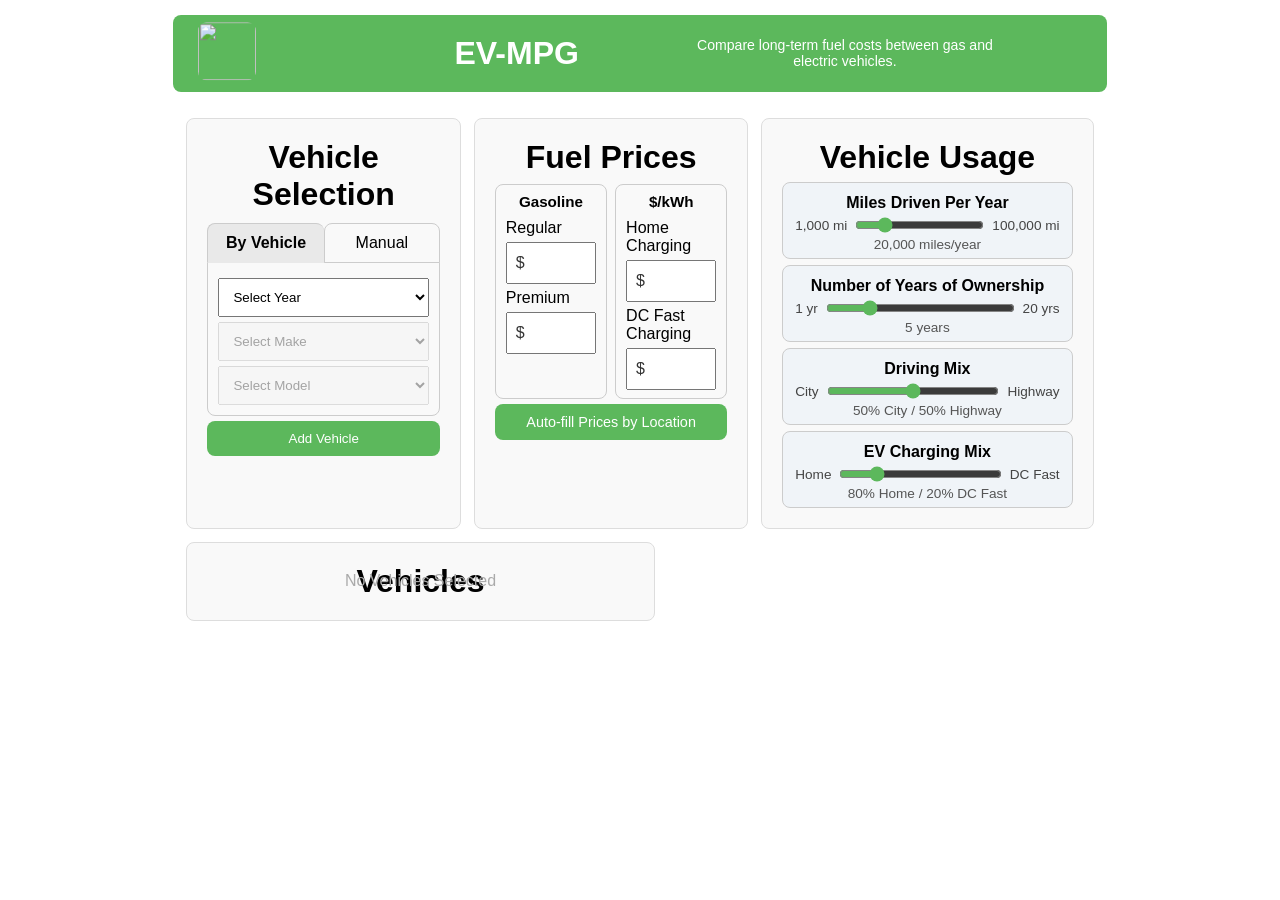
==== index.html @ de6184da "Add City/Highway labels and dynamic MPG/mi/kWh placeholders to manual inputs Labels appear above eac" ====
<!DOCTYPE html>
<html lang="en">
<head>
    <meta charset="UTF-8">
    <meta name="viewport" content="width=device-width, initial-scale=1.0">
    <meta name="description" content="Compare the long-term fuel costs of gas vs electric vehicles. Enter your MPG or mi/kWh, local fuel prices, and driving habits to see which vehicle saves you more money.">
    <title>EV-MPG | Compare Gas vs Electric Vehicle Fuel Costs</title>
    <link rel="canonical" href="https://ev-mpg.com/">

    <!-- Open Graph -->
    <meta property="og:type" content="website">
    <meta property="og:url" content="https://ev-mpg.com/">
    <meta property="og:title" content="EV-MPG | Compare Gas vs Electric Vehicle Fuel Costs">
    <meta property="og:description" content="Compare the long-term fuel costs of gas vs electric vehicles. Enter your MPG or mi/kWh, local fuel prices, and driving habits to see which vehicle saves you more money.">
    <meta property="og:image" content="https://ev-mpg.com/Data/Main-Logo.png">

    <!-- Twitter Card -->
    <meta name="twitter:card" content="summary">
    <meta name="twitter:title" content="EV-MPG | Compare Gas vs Electric Vehicle Fuel Costs">
    <meta name="twitter:description" content="Compare the long-term fuel costs of gas vs electric vehicles. Enter your MPG or mi/kWh, local fuel prices, and driving habits to see which vehicle saves you more money.">
    <link rel="stylesheet" href="styles.css">
    <script async src="https://pagead2.googlesyndication.com/pagead/js/adsbygoogle.js?client=ca-pub-3169574573261516"crossorigin="anonymous"></script>
</head>
<body>
    <div id="topbar" style=" display: flex;  align-items: center;">
        <div class="vertical-center">
            <img style='margin-left: 2vw; width: 4.5vw; height: 4.5vw' src="https://github.com/ethanb123/ev-mpg/blob/main/Data/Main-Logo.png?raw=true" id='logo'>
        </div>

        <div class="vertical-center">
            <h1 style="margin-left: 22vw; font-size: 2.5vw; ">EV-MPG</h1>
        </div>
        <div class="vertical-center">
            <p style='margin-left: 40vw; font-size: 1.1vw; width: 35%; '>Compare long-term fuel costs between gas and electric vehicles.</p>
        </div>
    </div>


    <div id="container">

        <!-- Vehicle Input Box (left) -->
        <div class="box" id="vehicleBox">
            <h1 id="vehicleInput">Vehicle Selection</h1>
            <div class="tab-container">
                <span class="tab active-tab" onclick="showTab('automatic')">By Vehicle</span>
                <span class="tab" onclick="showTab('manual')">Manual</span>
            </div>

            <div id="automatic" class="content-box">
                <select id="year-select">
                    <option>Select Year</option>
                </select>
                <select id="make-select" disabled>
                    <option>Select Make</option>
                </select>
                <select id="model-select" disabled>
                    <option>Select Model</option>
                </select>
                <div id="vehicleDetails" class="hidden">
                    <div class="efficiency-row">
                        <div class="efficiency-cell">
                            <label for="vehicleCityEfficiency">City</label>
                            <input type="text" id="vehicleCityEfficiency" disabled>
                        </div>
                        <div class="efficiency-cell">
                            <label for="vehicleHighwayEfficiency">Highway</label>
                            <input type="text" id="vehicleHighwayEfficiency" disabled>
                        </div>
                    </div>

                    <label for="vehicleType">Fuel Type</label>
                    <input type="text" id="vehicleType" disabled>
                </div>
            </div>

            <div id="manual" class="content-box hidden">
                <select id="vehicleTypeManual">
                    <option value="" disabled selected>Select Fuel Type</option>
                    <option value="gas">Regular Gas Vehicle</option>
                    <option value="premium">Premium Gas Vehicle</option>
                    <option value="electric">Electric Vehicle</option>
                </select>
                <div class="efficiency-inputs">
                    <div class="efficiency-input-group">
                        <label for="vehicleCityEfficiencyManual">City</label>
                        <input type="text" id="vehicleCityEfficiencyManual" placeholder="MPG">
                    </div>
                    <div class="efficiency-input-group">
                        <label for="vehicleHighwayEfficiencyManual">Highway</label>
                        <input type="text" id="vehicleHighwayEfficiencyManual" placeholder="MPG">
                    </div>
                </div>
                <input type="text" id="vehicleNameManual" placeholder="Vehicle name (optional)">
            </div>

            <button id="addVehicleButton">Add Vehicle</button>
        </div>

        <!-- Rates Box (middle) -->
        <div class="box" id="ratesBox">
            <h1>Fuel Prices</h1>

            <div class="fuel-prices-row">
                <div class="fuel-prices-cell">
                    <div class="fuel-prices-header">Gasoline</div>
                    <div class="input-field">
                        <span class="info-icon">Regular</span>
                        <div class="price-input-wrapper">
                            <input type="text" id="gasPrice" name="gasPrice">
                        </div>
                    </div>
                    <div class="input-field">
                        <span class="info-icon">Premium</span>
                        <div class="price-input-wrapper">
                            <input type="text" id="premiumGasPrice" name="premiumGasPrice">
                        </div>
                    </div>
                </div>

                <div class="fuel-prices-cell">
                    <div class="fuel-prices-header">$/kWh</div>
                    <div class="input-field">
                        <span class="info-icon">Home Charging</span>
                        <div class="price-input-wrapper">
                            <input type="text" id="electricPrice" name="gasPrice">
                        </div>
                    </div>
                    <div class="input-field">
                        <span class="info-icon">DC Fast Charging</span>
                        <div class="price-input-wrapper">
                            <input type="text" id="dcFastPrice" name="dcFastPrice">
                        </div>
                    </div>
                </div>
            </div>

            <button id="autofillPricesBtn" onclick="autofillFuelPrices()">Auto-fill Prices by Location</button>
        </div>

        <!-- Usage Box (right) -->
        <div class="box" id="usageBox">
            <h1>Vehicle Usage</h1>

            <div class="slider-box">
                <span class="info-icon slider-title">Miles Driven Per Year</span>
                <div class="drive-mix-control">
                    <span class="mix-label">1,000 mi</span>
                    <input type="range" id="milesYear" name="milesYear" min="1000" max="100000" step="1000" value="20000">
                    <span class="mix-label">100,000 mi</span>
                </div>
                <div id="milesYearLabel" class="mix-pct-label">20,000 miles/year</div>
            </div>

            <div class="slider-box">
                <span class="info-icon slider-title">Number of Years of Ownership</span>
                <div class="drive-mix-control">
                    <span class="mix-label">1 yr</span>
                    <input type="range" id="yearsOwnership" name="yearsOwnership" min="1" max="20" step="1" value="5">
                    <span class="mix-label">20 yrs</span>
                </div>
                <div id="yearsOwnershipLabel" class="mix-pct-label">5 years</div>
            </div>

            <div class="slider-box">
                <span class="info-icon slider-title">Driving Mix</span>
                <div class="drive-mix-control">
                    <span class="mix-label">City</span>
                    <input type="range" id="driveMixSlider" min="0" max="100" value="50">
                    <span class="mix-label">Highway</span>
                </div>
                <div id="driveMixLabel" class="mix-pct-label">50% City / 50% Highway</div>
            </div>

            <div class="slider-box">
                <span class="info-icon slider-title">EV Charging Mix</span>
                <div class="drive-mix-control">
                    <span class="mix-label">Home</span>
                    <input type="range" id="chargingMixSlider" min="0" max="100" value="20" oninput="updateChargingMixLabel(); refreshIfVehicles();">
                    <span class="mix-label">DC Fast</span>
                </div>
                <div id="chargingMixLabel" class="mix-pct-label">80% Home / 20% DC Fast</div>
            </div>
        </div>

        <!-- Include the ApexCharts library -->
        <script src="https://cdn.jsdelivr.net/npm/apexcharts"></script>

        <!-- Bottom Row: Vehicle List (left) + Cumulative Cost Chart (right) -->
        <div id="bottomRow">
            <div class="box" id="vehicle2Box">
                <h1>Vehicles</h1>
                <p id="noVehiclesMsg" style="color:#aaa; text-align:center; font-weight:300;">No Vehicles Selected</p>
                <ul style="list-style-type:none;" id="vehicleList"></ul>
                <div id="vehicleListLegend"></div>
            </div>

            <div id="lineChart"></div>
        </div>

        <script>
            // Define chart options and series
            var lineOptions = {
                chart: {
                    type: 'line'
                },
                series: [{
                    name: 'Vehicle Efficiency',
                    data: [] // Initialize with no data
                }],
                title: {
                    text: 'Fuel Cost Over Time',
                    align: 'center',
                    offsetY: 30,
                    style: {
                      fontSize:  '1.7vw',
                      fontWeight:  'bold',
                    },
                },
                xaxis: {
                    labels: {
                        style: {
                            fontSize: '0.5vh'
                        }
                    }
                },
                yaxis: {
                    title: {
                        text: 'Total Fuel Cost',
                        style: {
                            fontSize: '1.2vw'
                        }
                    },
                    labels: {
                        style: {
                            fontSize: '1.5vw'
                        }
                    }
                },
                dataLabels: {
                    enabled: true,
                    style: {
                        fontSize: '30px'
                    }
                },
                legend: {

                }
            };

            // Initialize the line chart with no data
            var lineChart = new ApexCharts(document.querySelector("#lineChart"), lineOptions);
            lineChart.render();
        </script>

        <!-- Fuel price missing modal -->
        <div id="fuelPriceModal" class="modal-overlay hidden">
            <div class="modal-card">
                <p class="modal-message">Fuel prices are needed to add a vehicle.<br>How would you like to set them?</p>
                <div class="modal-buttons">
                    <button id="modalAutofillBtn" class="modal-btn modal-btn-primary">Auto-fill by Location</button>
                    <button id="modalManualBtn" class="modal-btn modal-btn-secondary">Enter Manually</button>
                </div>
            </div>
        </div>

        <script src="script.js"></script>
        </div>
    </div>

</body>
</html>
---- styles.css ----
/* Basic reset */
* {
    box-sizing: border-box;
    margin: 0;
    padding: 0;
}


body {
    font-family: Arial, sans-serif;
}

.modal-overlay {
    position: fixed;
    inset: 0;
    background: rgba(0, 0, 0, 0.45);
    display: flex;
    align-items: center;
    justify-content: center;
    z-index: 1000;
}

.modal-card {
    background: #fff;
    border-radius: 12px;
    padding: 32px 28px;
    max-width: 360px;
    width: 90%;
    box-shadow: 0 8px 30px rgba(0,0,0,0.2);
    text-align: center;
}

.modal-message {
    font-size: 1em;
    line-height: 1.5;
    margin-bottom: 24px;
    color: #333;
}

.modal-buttons {
    display: flex;
    flex-direction: column;
    gap: 10px;
}

.modal-btn {
    padding: 11px 16px;
    border: none;
    border-radius: 8px;
    font-size: 0.95em;
    cursor: pointer;
    width: 100%;
    display: block;
    margin: 0;
}

.modal-btn-primary {
    background-color: #5cb85c;
    color: white;
}

.modal-btn-primary:hover {
    background-color: #4cae4c;
}

.modal-btn-secondary {
    background-color: #e9e9e9;
    color: #333;
}

.modal-btn-secondary:hover {
    background-color: #d9d9d9;
}


#topbar {
    margin: auto;
    text-align: center;
    padding-top: 0;
    background-color: #5cb85c;
    border-radius: 8px;
    width: 73%;
    margin-top: 15px;
    position: relative;
    height: 6vw;
    color: white;
}


  
.vertical-center {
margin: 0;
position: absolute;
top: 50%;
-ms-transform: translateY(-50%);
transform: translateY(-50%);
}

.box {
    border: 1px solid #ddd;
    padding: 20px;
    border-radius: 8px;
    background-color: #f9f9f9;
    margin: 0.5vw;
}

.box h1, .box h2 {
    text-align: center;
}

#ratesBox {
    grid-area: rates;
}

#usageBox {
    grid-area: usage;
}

#vehicle2Box {
    grid-area: vehicle2;
}

#noVehiclesMsg {
    position: absolute;
    top: 50%;
    left: 50%;
    transform: translate(-50%, -50%);
    margin: 0;
}

.outputBox {
    grid-area: output;
}

h2 {
    margin-bottom: 10px;
}

label {
    display: block;
    margin-top: 10px;
}

.price-input-wrapper {
    position: relative;
    display: flex;
    align-items: center;
    margin-top: 5px;
}

.price-input-wrapper::before {
    content: "$";
    position: absolute;
    left: 10px;
    color: #333;
    pointer-events: none;
    font-size: 1em;
    z-index: 1;
}

.price-input-wrapper input {
    padding-left: 22px !important;
    margin-top: 0 !important;
    font-size: 1em;
}

#vehicleCityEfficiency::-webkit-inner-spin-button,
#vehicleCityEfficiency::-webkit-outer-spin-button,
#vehicleHighwayEfficiency::-webkit-inner-spin-button,
#vehicleHighwayEfficiency::-webkit-outer-spin-button {
    -webkit-appearance: none;
    margin: 0;
}

#vehicleCityEfficiency,
#vehicleHighwayEfficiency {
    -moz-appearance: textfield;
}

input, select, button {
    margin-top: 5px;
    padding: 10px;
    width: 100%;
    display: block;
}

#output {
    display: flex;
    flex-direction: column;
    align-items: center;
}

#vehicleList li {
    border: 1px solid #269ffb;
    padding: 10px;
    margin: 10px 0;
    background-color: #f0f0f0;
    list-style-type: none;
}

#vehicle2Box {
    position: relative;
}


#vehicleList li {
    display: flex;
    align-items: center;
    justify-content: space-between;
}

#vehicleList li span {
    flex: 1;
}

.mpg-badge {
    padding: 6px 12px;
    border-radius: 6px;
    font-weight: bold;
    font-size: 0.9em;
    text-align: center;
    min-width: 80px;
    margin: 0 8px;
    white-space: nowrap;
}

.mpg-badge.gas {
    background-color: #e0e0e0;
    color: #333;
}

.mpg-badge.electric {
    background-color: #c8f5c8;
    color: #000000;
}

.badge-sub {
    font-size: 0.75em;
    font-weight: normal;
    opacity: 0.8;
    margin-top: 2px;
}

.list-legend {
    position: relative;
    height: 22px;
    border-top: 2px solid #bbb;
    margin-top: 10px;
}

.list-legend-tick {
    position: absolute;
    transform: translateX(-50%);
    text-align: center;
}

.list-legend-line {
    width: 1px;
    height: 6px;
    background: #999;
    margin: 0 auto;
}

.list-legend-val {
    font-size: 0.72em;
    color: #555;
    white-space: nowrap;
}

.list-legend-label {
    font-size: 0.72em;
    color: #888;
    text-align: right;
    margin-top: 2px;
}

.list-action-btn {
    width: auto;
    padding: 4px 10px;
    margin: 0 0 0 6px;
    display: inline-block;
    font-size: 0.85em;
    cursor: pointer;
    border: none;
    border-radius: 6px;
}

.edit-btn {
    background-color: #f0a500;
    color: white;
}

.remove-btn {
    background-color: #e74c3c;
    color: white;
}

#addVehicleButton {
    background-color: #5cb85c;
    color: white;
    border: none;
    border-radius: 8px;
    cursor: pointer;
}

#autofillPricesBtn {
    background-color: #5cb85c;
    color: white;
    border: none;
    border-radius: 8px;
    cursor: pointer;
    font-size: 0.9em;
}

#autofillPricesBtn:disabled {
    background-color: #aaa;
    cursor: not-allowed;
}

#logo {
    width: 12vh;
    height: 12vh;
    border-radius: 15%;
    margin-right: 2vw;
}

/* Tab Styles */
.tab-container {
    width: 100%;
    display: flex;
    margin-top: 10px;
}

.tab {
    cursor: pointer;
    padding: 10px;
    border: 1px solid #ccc;
    display: inline-block;
    background-color: #f9f9f9;
    width: 50%;
    text-align: center;
    border-radius: 8px 8px 0 0;
    margin-bottom: -1px;
}

.tab:first-child {
    border-right: none;
}

.active-tab {
    background-color: #e9e9e9;
    font-weight: bold;
    border-bottom-color: #e9e9e9;
}
.content-box {
    border: 1px solid #ccc;
    padding: 10px;
    border-radius: 0 0 8px 8px;
}
.hidden {
    display: none;
}

.efficiency-inputs {
    display: flex;
    gap: 8px;
    margin-bottom: 4px;
}

.efficiency-input-group {
    flex: 1;
    display: flex;
    flex-direction: column;
    min-width: 0;
}

.efficiency-input-group label {
    text-align: center;
    margin-bottom: 2px;
    font-size: 0.9em;
}

.efficiency-input-group input {
    width: 100%;
    box-sizing: border-box;
}

.efficiency-row {
    display: flex;
    gap: 8px;
    margin-bottom: 4px;
}

.efficiency-cell {
    flex: 1;
    display: flex;
    flex-direction: column;
}

.efficiency-cell label {
    text-align: center;
    margin-bottom: 2px;
}

@media (min-width: 900px) {

    #container {
        max-width: 75vw;
        margin: auto;
        padding: 20px;
        display: grid;
        grid-template-columns: 1fr 1fr 1fr;
        grid-template-areas:
            "vehicle rates usage"
            "bottom  bottom bottom";
    }

    #vehicleBox {
        grid-area: vehicle;
    }

    #ratesBox {
        grid-area: rates;
    }

    #usageBox {
        grid-area: usage;
    }

    #bottomRow {
        grid-area: bottom;
        display: flex;
        gap: 1vw;
        align-items: stretch;
    }

    #vehicle2Box {
        flex: 1;
    }

    #lineChart {
        flex: 1;
    }
}

.info-icon {
    display: inline-block;
    margin-left: 5px;
    color: rgb(0, 0, 0);
    cursor: pointer;
    margin-top: 5px;
    margin-left: 0px;
  }
  
  .tooltip {
    display: none;
    font-size: 0.8em;
    color: #666;
    font-style: italic;
    margin-top: 3px;
  }
  
  /* Position the tooltip text - see examples below! */
  .input-field {
    position: relative;
  }
  

.fuel-prices-row {
    display: flex;
    gap: 8px;
    margin-top: 8px;
}

.fuel-prices-cell {
    flex: 1;
    border: 1px solid #ccc;
    border-radius: 8px;
    padding: 8px 10px;
    background-color: #f9f9f9;
}

.fuel-prices-header {
    text-align: center;
    font-weight: bold;
    font-size: 0.95em;
    margin-bottom: 4px;
}

.slider-box {
    border: 1px solid #ccc;
    border-radius: 8px;
    padding: 6px 12px;
    margin-top: 6px;
    background-color: #f0f4f8;
}

.slider-title {
    display: block;
    text-align: center;
    font-weight: bold;
    margin-bottom: 4px;
}

.drive-mix-control {
    display: flex;
    align-items: center;
    gap: 8px;
    margin-top: 5px;
}

.drive-mix-control input[type="range"] {
    flex: 1;
    width: auto;
    display: inline;
    padding: 0;
    margin: 0;
    cursor: pointer;
}

.slider-box > input[type="range"] {
    display: block;
    width: 100%;
    padding: 0;
    margin: 5px 0 0 0;
    cursor: pointer;
}

input[type="range"] {
    accent-color: #5cb85c;
}

.mix-label {
    white-space: nowrap;
    font-size: 0.85em;
    color: #444;
}

.mix-pct-label {
    text-align: center;
    font-size: 0.85em;
    color: #555;
    margin-top: 4px;
}

@media (max-width: 899px) {
    #topbar {
        height: auto;
        padding: 15px;
        width: 95%;
        flex-direction: column;
        align-items: flex-start;
    }

    #topbar .vertical-center {
        position: static;
        transform: none;
        margin: 5px 0;
    }

    #topbar h1 {
        margin-left: 0 !important;
        font-size: 8vw !important;
    }

    #topbar p {
        margin-left: 0 !important;
        font-size: 3.5vw !important;
        width: 100% !important;
    }

    #topbar img {
        margin-left: 0 !important;
        width: 15vw !important;
        height: 15vw !important;
    }

    #container {
        width: 95%;
        margin: auto;
        padding: 10px;
        display: flex;
        flex-direction: column;
    }

    #bottomRow {
        display: flex;
        flex-direction: column;
    }

    #vehicleBox {
        min-height: 10em;
    }

    #vehicleList li {
        min-height: 4em;
        flex-wrap: wrap;
        align-content: center;
    }
}
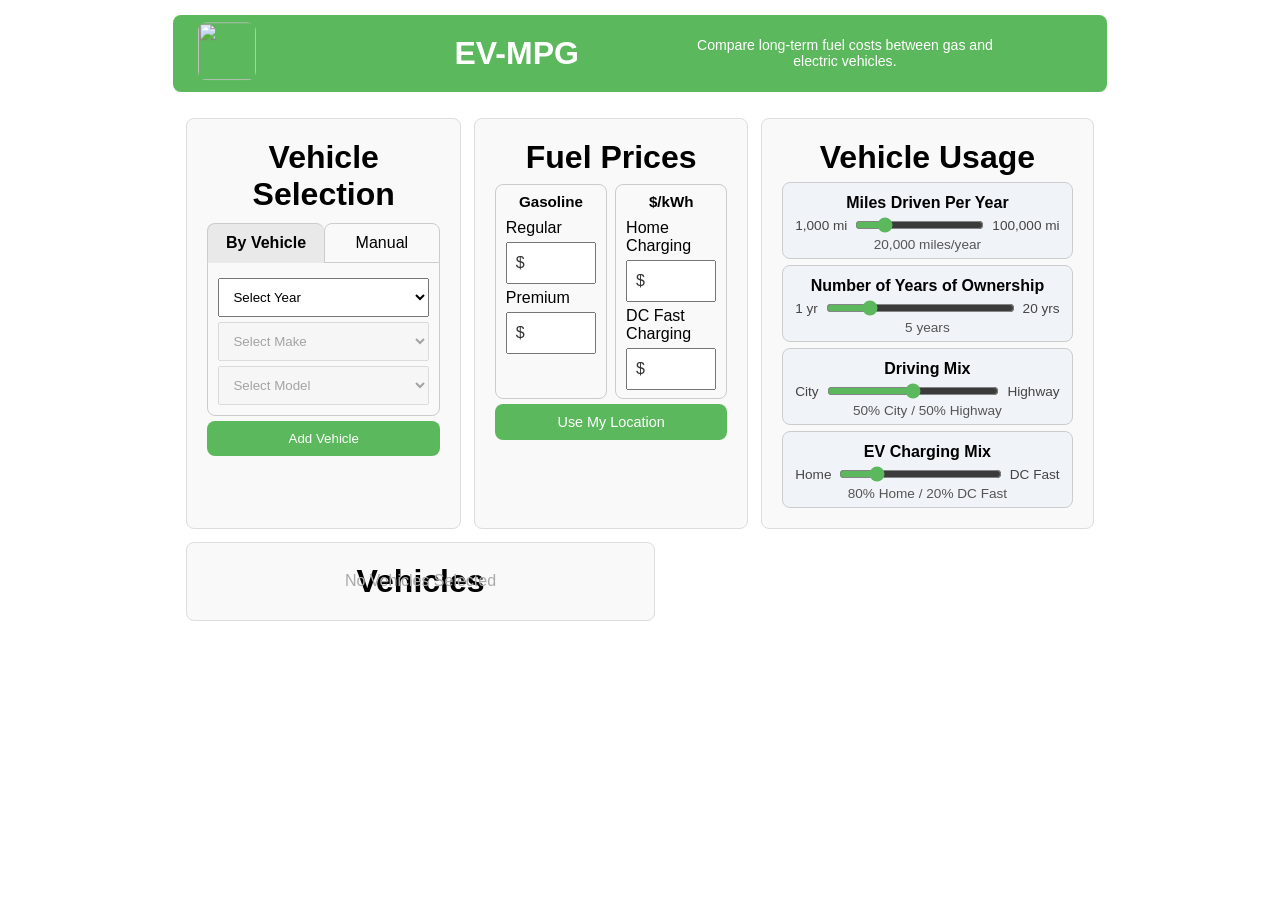
==== commit 81c291b3: "Rename location autofill button to "Use My Location" https://claude.ai/code/session_01EDbDPhQDMWSdqU" ====
--- a/index.html
+++ b/index.html
@@ -134,7 +134,7 @@
                 </div>
             </div>
 
-            <button id="autofillPricesBtn" onclick="autofillFuelPrices()">Auto-fill Prices by Location</button>
+            <button id="autofillPricesBtn" onclick="autofillFuelPrices()">Use My Location</button>
         </div>
 
         <!-- Usage Box (right) -->
@@ -257,7 +257,7 @@
             <div class="modal-card">
                 <p class="modal-message">Fuel prices are needed to add a vehicle.<br>How would you like to set them?</p>
                 <div class="modal-buttons">
-                    <button id="modalAutofillBtn" class="modal-btn modal-btn-primary">Auto-fill by Location</button>
+                    <button id="modalAutofillBtn" class="modal-btn modal-btn-primary">Use My Location</button>
                     <button id="modalManualBtn" class="modal-btn modal-btn-secondary">Enter Manually</button>
                 </div>
             </div>
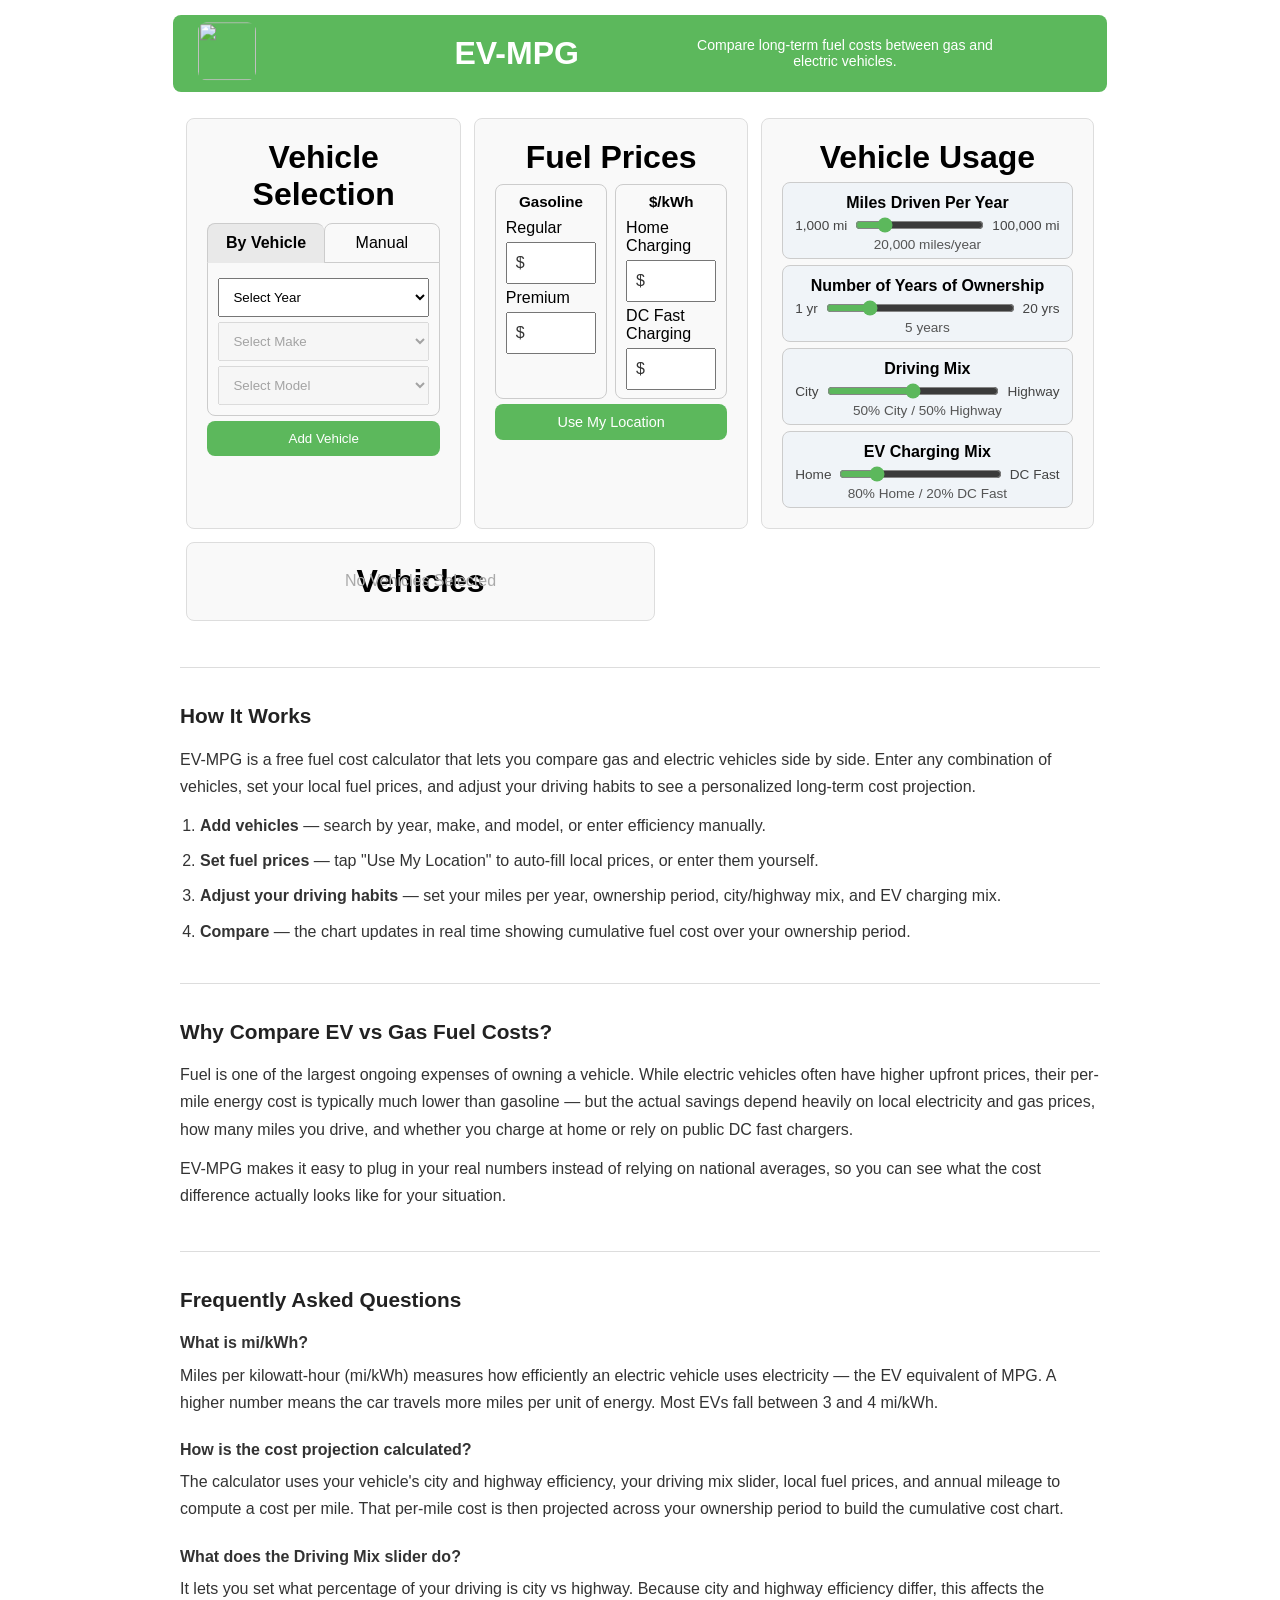
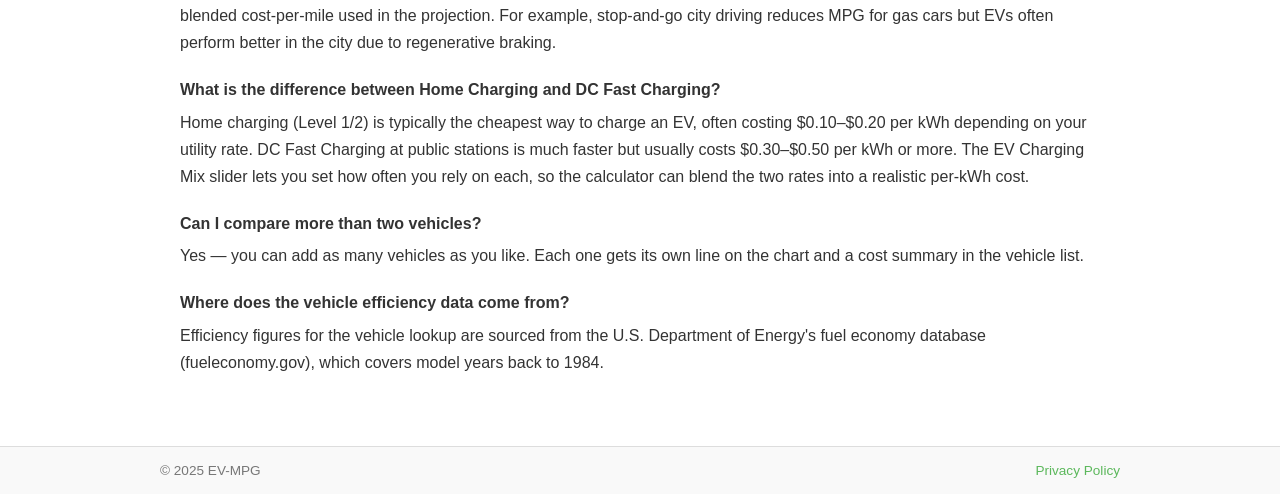
==== commit 5748b06c: "Add content/FAQ section, privacy policy, and footer for AdSense approval - Add How It Works, Why Com" ====
--- a/index.html
+++ b/index.html
@@ -267,5 +267,73 @@
         </div>
     </div>
 
+    <!-- Content / FAQ Section -->
+    <div id="content-section">
+        <div class="content-inner">
+
+            <section class="content-block">
+                <h2>How It Works</h2>
+                <p>EV-MPG is a free fuel cost calculator that lets you compare gas and electric vehicles side by side. Enter any combination of vehicles, set your local fuel prices, and adjust your driving habits to see a personalized long-term cost projection.</p>
+                <ol class="how-it-works-steps">
+                    <li><strong>Add vehicles</strong> — search by year, make, and model, or enter efficiency manually.</li>
+                    <li><strong>Set fuel prices</strong> — tap "Use My Location" to auto-fill local prices, or enter them yourself.</li>
+                    <li><strong>Adjust your driving habits</strong> — set your miles per year, ownership period, city/highway mix, and EV charging mix.</li>
+                    <li><strong>Compare</strong> — the chart updates in real time showing cumulative fuel cost over your ownership period.</li>
+                </ol>
+            </section>
+
+            <section class="content-block">
+                <h2>Why Compare EV vs Gas Fuel Costs?</h2>
+                <p>Fuel is one of the largest ongoing expenses of owning a vehicle. While electric vehicles often have higher upfront prices, their per-mile energy cost is typically much lower than gasoline — but the actual savings depend heavily on local electricity and gas prices, how many miles you drive, and whether you charge at home or rely on public DC fast chargers.</p>
+                <p>EV-MPG makes it easy to plug in your real numbers instead of relying on national averages, so you can see what the cost difference actually looks like for your situation.</p>
+            </section>
+
+            <section class="content-block" id="faq">
+                <h2>Frequently Asked Questions</h2>
+
+                <div class="faq-item">
+                    <h3>What is mi/kWh?</h3>
+                    <p>Miles per kilowatt-hour (mi/kWh) measures how efficiently an electric vehicle uses electricity — the EV equivalent of MPG. A higher number means the car travels more miles per unit of energy. Most EVs fall between 3 and 4 mi/kWh.</p>
+                </div>
+
+                <div class="faq-item">
+                    <h3>How is the cost projection calculated?</h3>
+                    <p>The calculator uses your vehicle's city and highway efficiency, your driving mix slider, local fuel prices, and annual mileage to compute a cost per mile. That per-mile cost is then projected across your ownership period to build the cumulative cost chart.</p>
+                </div>
+
+                <div class="faq-item">
+                    <h3>What does the Driving Mix slider do?</h3>
+                    <p>It lets you set what percentage of your driving is city vs highway. Because city and highway efficiency differ, this affects the blended cost-per-mile used in the projection. For example, stop-and-go city driving reduces MPG for gas cars but EVs often perform better in the city due to regenerative braking.</p>
+                </div>
+
+                <div class="faq-item">
+                    <h3>What is the difference between Home Charging and DC Fast Charging?</h3>
+                    <p>Home charging (Level 1/2) is typically the cheapest way to charge an EV, often costing $0.10–$0.20 per kWh depending on your utility rate. DC Fast Charging at public stations is much faster but usually costs $0.30–$0.50 per kWh or more. The EV Charging Mix slider lets you set how often you rely on each, so the calculator can blend the two rates into a realistic per-kWh cost.</p>
+                </div>
+
+                <div class="faq-item">
+                    <h3>Can I compare more than two vehicles?</h3>
+                    <p>Yes — you can add as many vehicles as you like. Each one gets its own line on the chart and a cost summary in the vehicle list.</p>
+                </div>
+
+                <div class="faq-item">
+                    <h3>Where does the vehicle efficiency data come from?</h3>
+                    <p>Efficiency figures for the vehicle lookup are sourced from the U.S. Department of Energy's fuel economy database (fueleconomy.gov), which covers model years back to 1984.</p>
+                </div>
+            </section>
+
+        </div>
+    </div>
+
+    <!-- Footer -->
+    <footer id="site-footer">
+        <div class="footer-inner">
+            <span>&copy; 2025 EV-MPG</span>
+            <nav class="footer-nav">
+                <a href="privacy-policy.html">Privacy Policy</a>
+            </nav>
+        </div>
+    </footer>
+
 </body>
 </html>
--- a/styles.css
+++ b/styles.css
@@ -543,6 +543,97 @@
     margin-top: 4px;
 }
 
+/* Content / FAQ Section */
+#content-section {
+    max-width: 75vw;
+    margin: 20px auto 0;
+    padding: 0 20px;
+}
+
+.content-inner {
+    display: flex;
+    flex-direction: column;
+    gap: 0;
+}
+
+.content-block {
+    border-top: 1px solid #ddd;
+    padding: 30px 0;
+    color: #333;
+    line-height: 1.7;
+}
+
+.content-block h2 {
+    font-size: 1.3em;
+    margin-bottom: 12px;
+    color: #222;
+    text-align: left;
+}
+
+.content-block p {
+    margin-bottom: 12px;
+}
+
+.how-it-works-steps {
+    margin: 10px 0 0 20px;
+}
+
+.how-it-works-steps li {
+    margin-bottom: 8px;
+}
+
+.faq-item {
+    margin-bottom: 20px;
+}
+
+.faq-item h3 {
+    font-size: 1em;
+    margin-bottom: 5px;
+    color: #333;
+}
+
+/* Footer */
+#site-footer {
+    margin-top: 20px;
+    border-top: 1px solid #ddd;
+    padding: 16px 20px;
+    background-color: #f9f9f9;
+}
+
+.footer-inner {
+    max-width: 75vw;
+    margin: 0 auto;
+    display: flex;
+    justify-content: space-between;
+    align-items: center;
+    font-size: 0.85em;
+    color: #777;
+}
+
+.footer-nav {
+    display: flex;
+    gap: 16px;
+}
+
+.footer-nav a {
+    color: #5cb85c;
+    text-decoration: none;
+}
+
+.footer-nav a:hover {
+    text-decoration: underline;
+}
+
+@media (max-width: 899px) {
+    #content-section {
+        max-width: 95vw;
+    }
+
+    .footer-inner {
+        max-width: 95vw;
+    }
+}
+
 @media (max-width: 899px) {
     #topbar {
         height: auto;
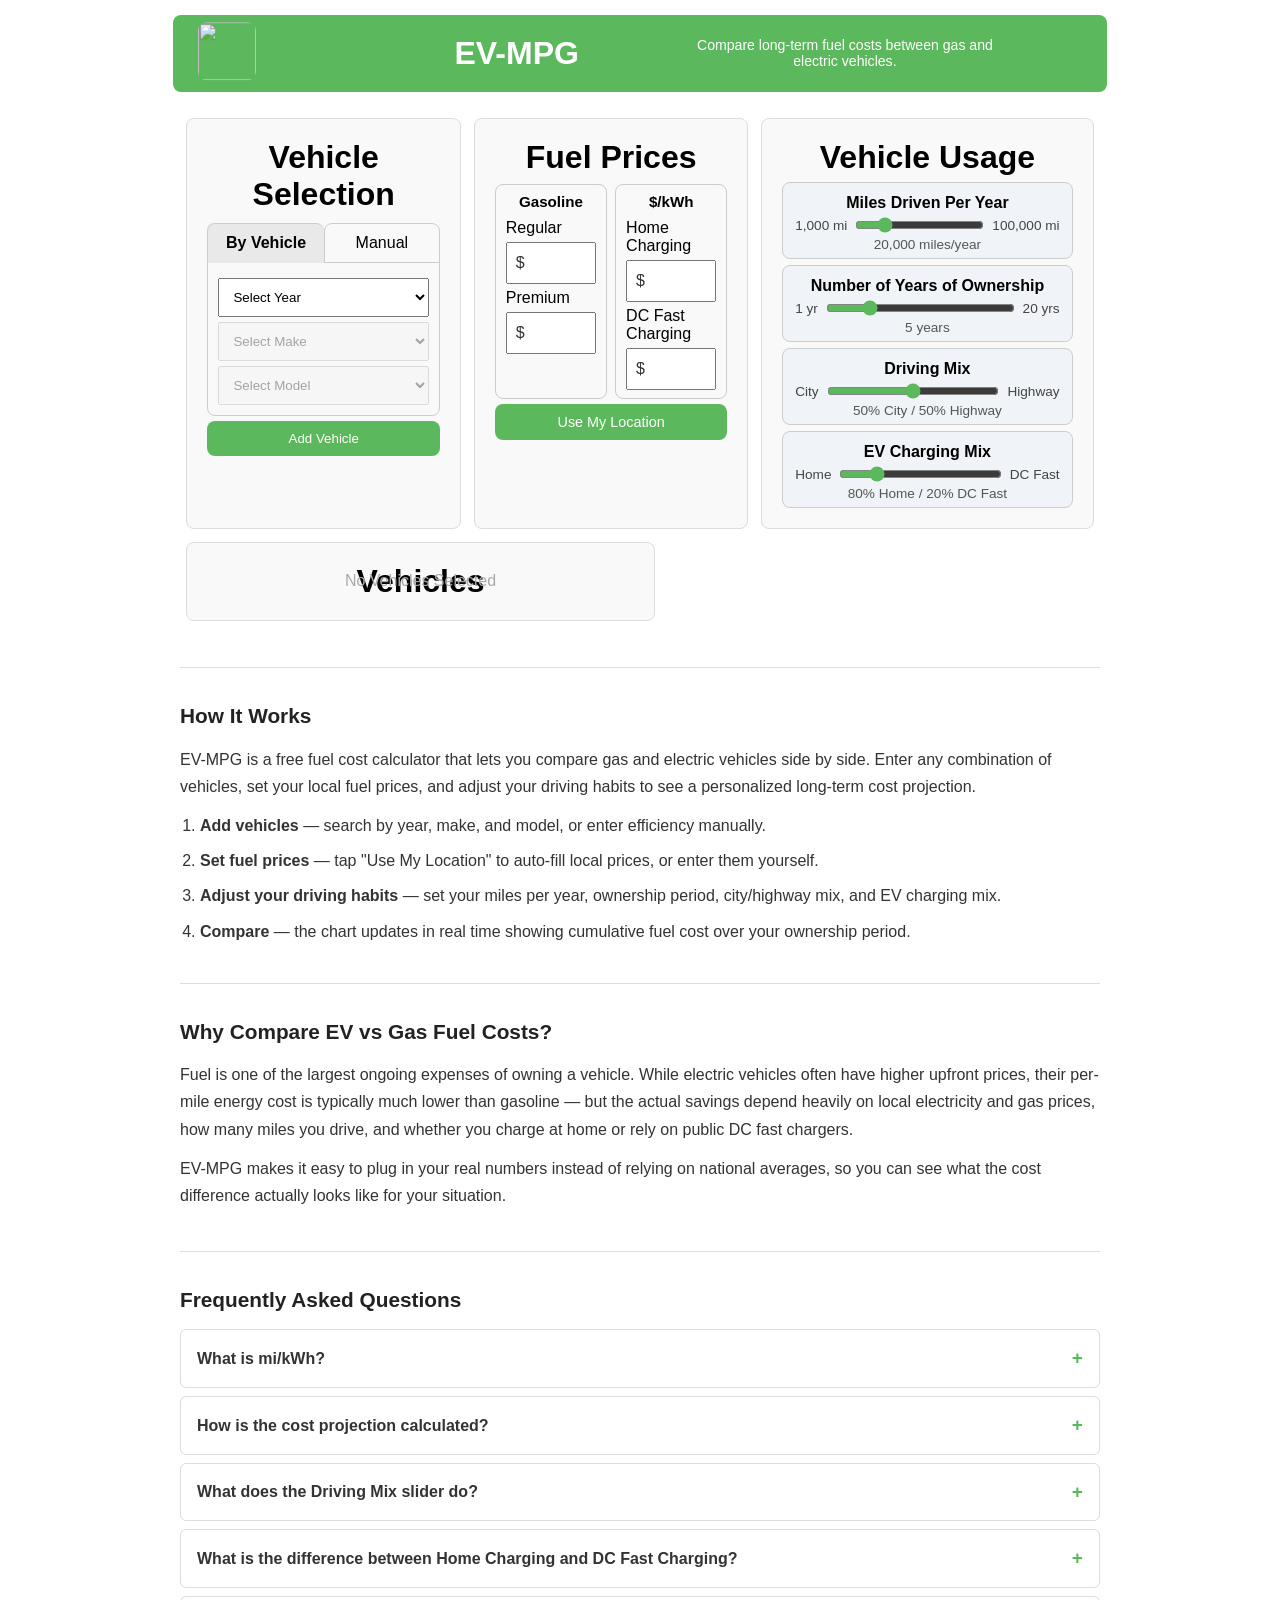
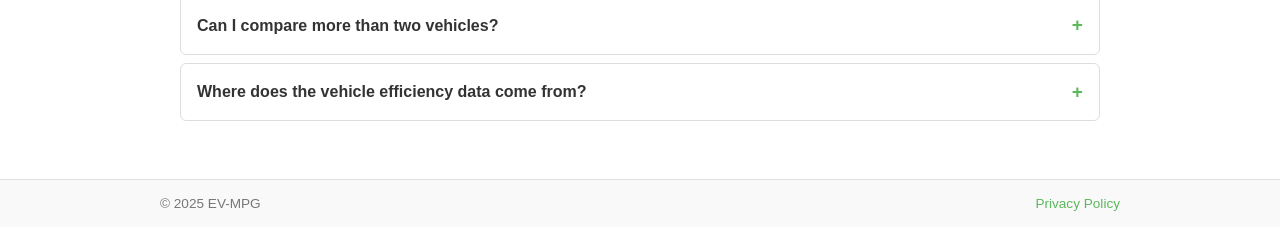
==== commit f61c411e: "Make FAQ items collapsible using native details/summary elements https://claude.ai/code/session_01ED" ====
--- a/index.html
+++ b/index.html
@@ -291,35 +291,35 @@
             <section class="content-block" id="faq">
                 <h2>Frequently Asked Questions</h2>
 
-                <div class="faq-item">
-                    <h3>What is mi/kWh?</h3>
+                <details class="faq-item">
+                    <summary>What is mi/kWh?</summary>
                     <p>Miles per kilowatt-hour (mi/kWh) measures how efficiently an electric vehicle uses electricity — the EV equivalent of MPG. A higher number means the car travels more miles per unit of energy. Most EVs fall between 3 and 4 mi/kWh.</p>
-                </div>
-
-                <div class="faq-item">
-                    <h3>How is the cost projection calculated?</h3>
+                </details>
+
+                <details class="faq-item">
+                    <summary>How is the cost projection calculated?</summary>
                     <p>The calculator uses your vehicle's city and highway efficiency, your driving mix slider, local fuel prices, and annual mileage to compute a cost per mile. That per-mile cost is then projected across your ownership period to build the cumulative cost chart.</p>
-                </div>
-
-                <div class="faq-item">
-                    <h3>What does the Driving Mix slider do?</h3>
+                </details>
+
+                <details class="faq-item">
+                    <summary>What does the Driving Mix slider do?</summary>
                     <p>It lets you set what percentage of your driving is city vs highway. Because city and highway efficiency differ, this affects the blended cost-per-mile used in the projection. For example, stop-and-go city driving reduces MPG for gas cars but EVs often perform better in the city due to regenerative braking.</p>
-                </div>
-
-                <div class="faq-item">
-                    <h3>What is the difference between Home Charging and DC Fast Charging?</h3>
+                </details>
+
+                <details class="faq-item">
+                    <summary>What is the difference between Home Charging and DC Fast Charging?</summary>
                     <p>Home charging (Level 1/2) is typically the cheapest way to charge an EV, often costing $0.10–$0.20 per kWh depending on your utility rate. DC Fast Charging at public stations is much faster but usually costs $0.30–$0.50 per kWh or more. The EV Charging Mix slider lets you set how often you rely on each, so the calculator can blend the two rates into a realistic per-kWh cost.</p>
-                </div>
-
-                <div class="faq-item">
-                    <h3>Can I compare more than two vehicles?</h3>
+                </details>
+
+                <details class="faq-item">
+                    <summary>Can I compare more than two vehicles?</summary>
                     <p>Yes — you can add as many vehicles as you like. Each one gets its own line on the chart and a cost summary in the vehicle list.</p>
-                </div>
-
-                <div class="faq-item">
-                    <h3>Where does the vehicle efficiency data come from?</h3>
+                </details>
+
+                <details class="faq-item">
+                    <summary>Where does the vehicle efficiency data come from?</summary>
                     <p>Efficiency figures for the vehicle lookup are sourced from the U.S. Department of Energy's fuel economy database (fueleconomy.gov), which covers model years back to 1984.</p>
-                </div>
+                </details>
             </section>
 
         </div>
--- a/styles.css
+++ b/styles.css
@@ -583,13 +583,50 @@
 }
 
 .faq-item {
-    margin-bottom: 20px;
-}
-
-.faq-item h3 {
+    border: 1px solid #ddd;
+    border-radius: 6px;
+    margin-bottom: 8px;
+    background-color: #fff;
+    overflow: hidden;
+}
+
+.faq-item summary {
+    padding: 12px 16px;
+    font-weight: bold;
     font-size: 1em;
-    margin-bottom: 5px;
     color: #333;
+    cursor: pointer;
+    list-style: none;
+    display: flex;
+    justify-content: space-between;
+    align-items: center;
+    user-select: none;
+}
+
+.faq-item summary::-webkit-details-marker {
+    display: none;
+}
+
+.faq-item summary::after {
+    content: '+';
+    font-size: 1.2em;
+    color: #5cb85c;
+    font-weight: bold;
+    flex-shrink: 0;
+}
+
+.faq-item[open] summary::after {
+    content: '−';
+}
+
+.faq-item[open] summary {
+    border-bottom: 1px solid #ddd;
+}
+
+.faq-item p {
+    padding: 12px 16px;
+    margin: 0;
+    color: #555;
 }
 
 /* Footer */
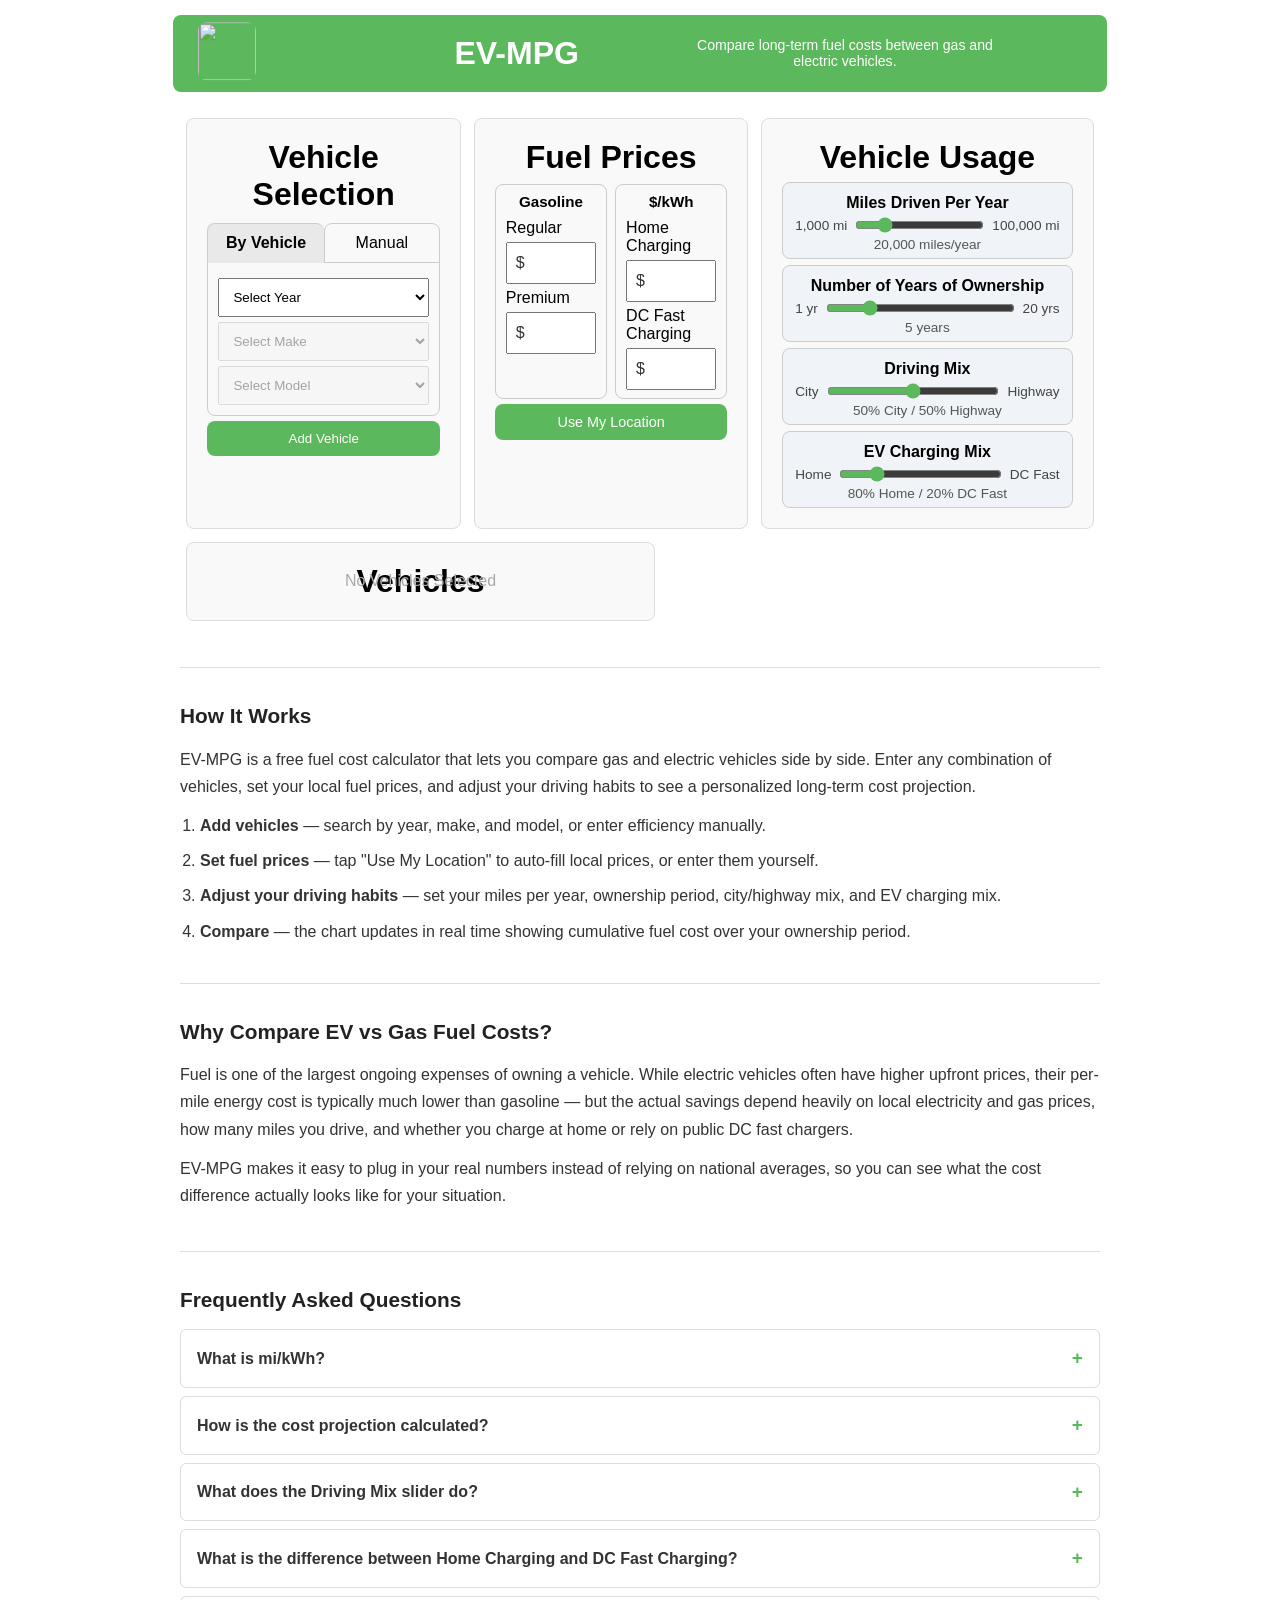
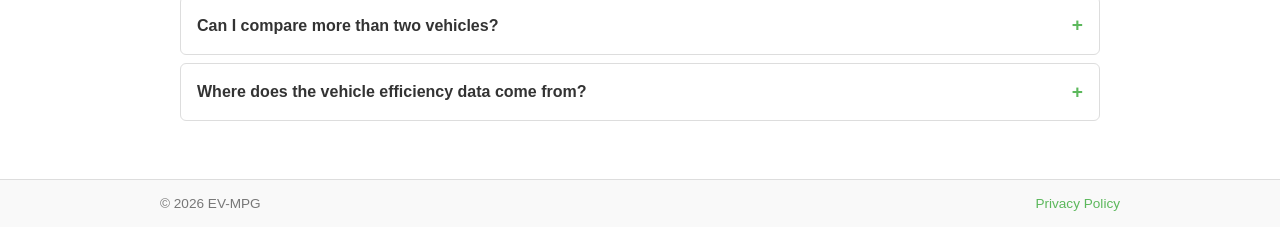
==== commit 3708c5a0: "Update copyright year to 2026 https://claude.ai/code/session_01EDbDPhQDMWSdqUKvu9pYdp" ====
--- a/index.html
+++ b/index.html
@@ -328,7 +328,7 @@
     <!-- Footer -->
     <footer id="site-footer">
         <div class="footer-inner">
-            <span>&copy; 2025 EV-MPG</span>
+            <span>&copy; 2026 EV-MPG</span>
             <nav class="footer-nav">
                 <a href="privacy-policy.html">Privacy Policy</a>
             </nav>
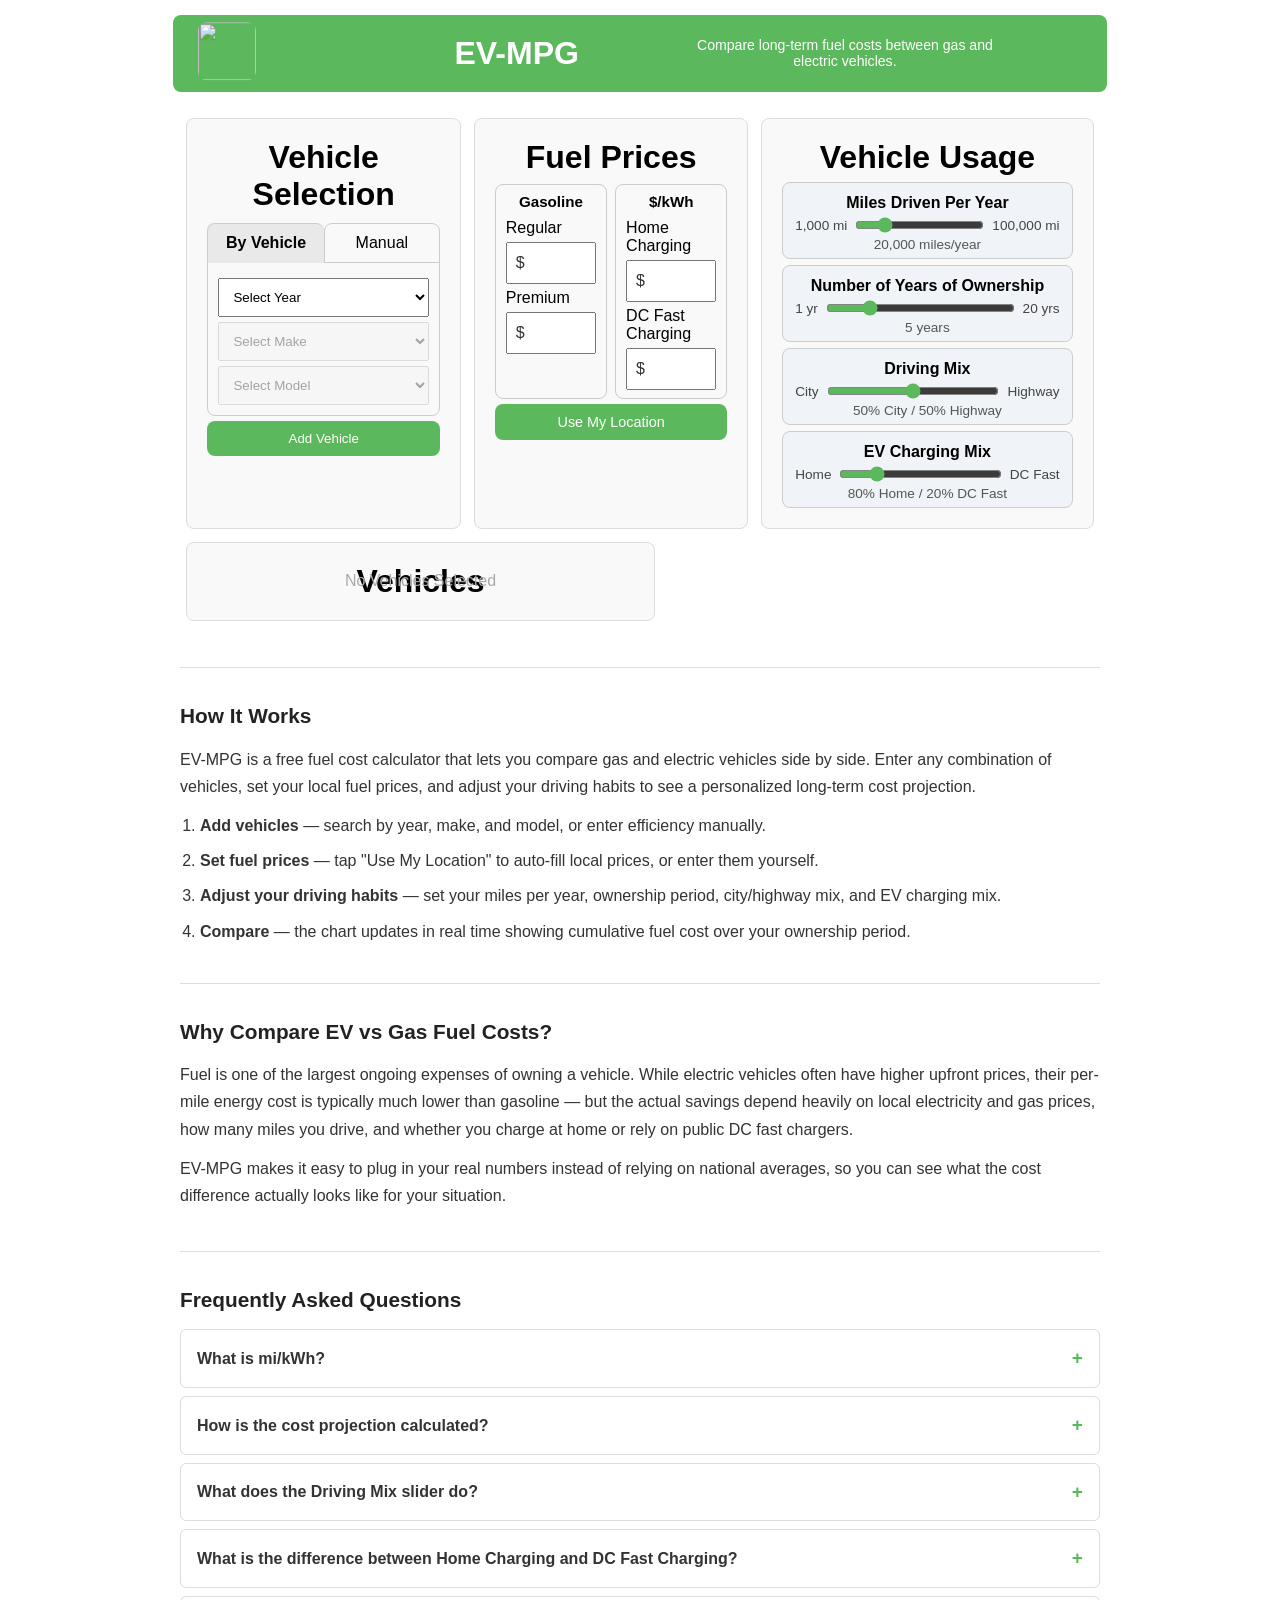
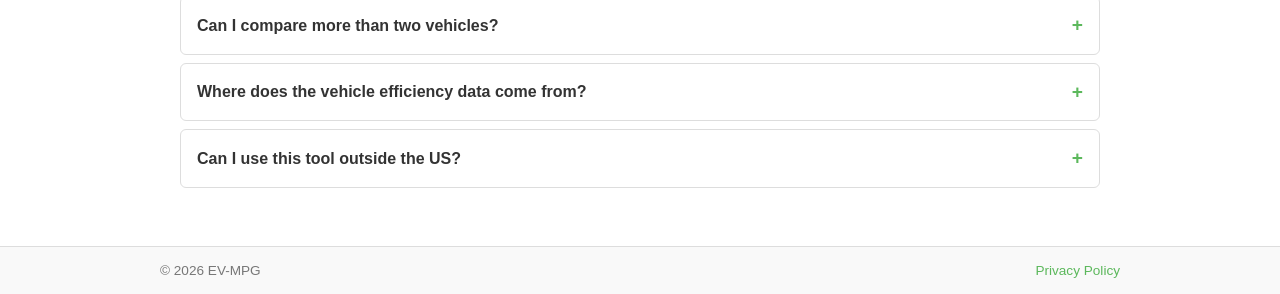
==== commit 05ce0216: "Add FAQ entry about using the tool outside the US https://claude.ai/code/session_01EDbDPhQDMWSdqUKvu" ====
--- a/index.html
+++ b/index.html
@@ -318,7 +318,12 @@
 
                 <details class="faq-item">
                     <summary>Where does the vehicle efficiency data come from?</summary>
-                    <p>Efficiency figures for the vehicle lookup are sourced from the U.S. Department of Energy's fuel economy database (fueleconomy.gov), which covers model years back to 1984.</p>
+                    <p>Efficiency figures for the vehicle lookup are sourced from the U.S. Department of Energy's fuel economy database (fueleconomy.gov), which covers model years back to 2010.</p>
+                </details>
+
+                <details class="faq-item">
+                    <summary>Can I use this tool outside the US?</summary>
+                    <p>This tool is designed for the US market. Fuel efficiency is displayed in MPG (miles per gallon, using US gallons), fuel prices are in US dollars, and the vehicle database is sourced from the US Department of Energy. As a result, it is not intended for use in other markets where liters, kilometers, or other currencies are standard.</p>
                 </details>
             </section>
 
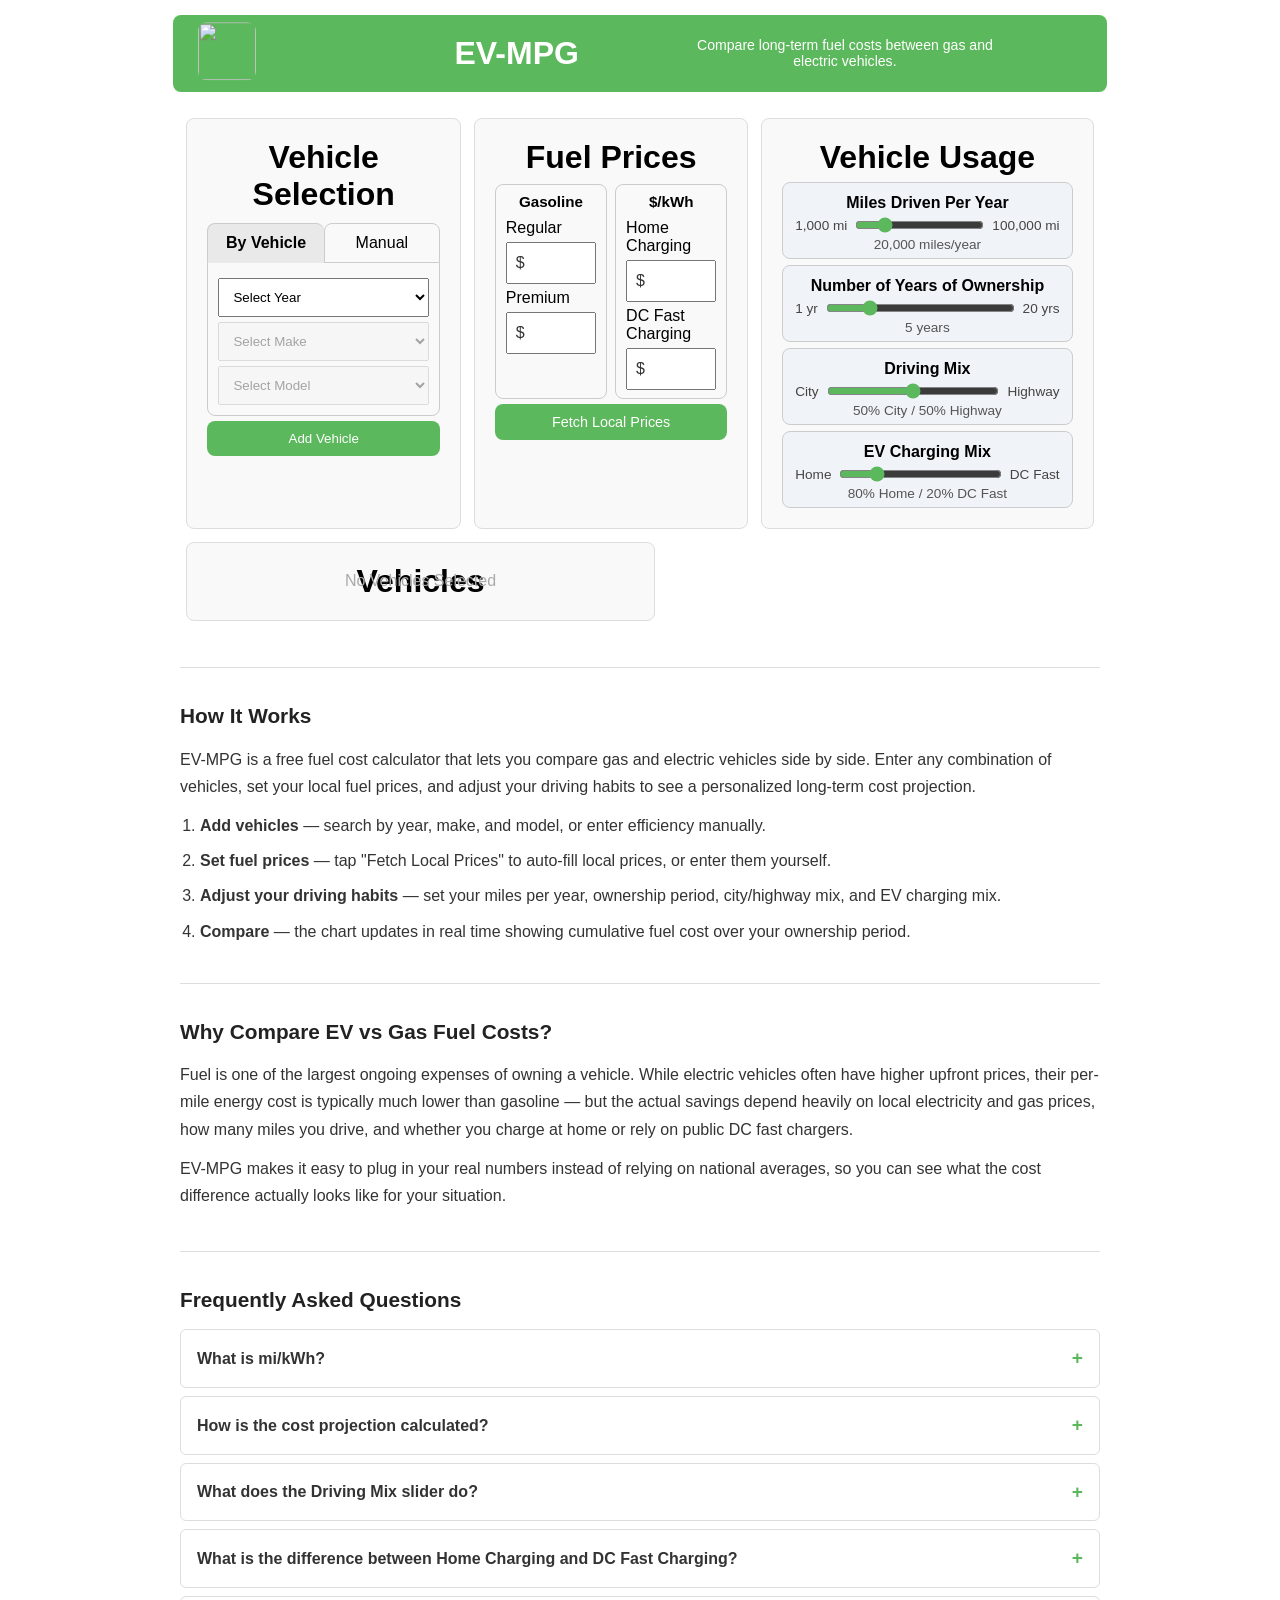
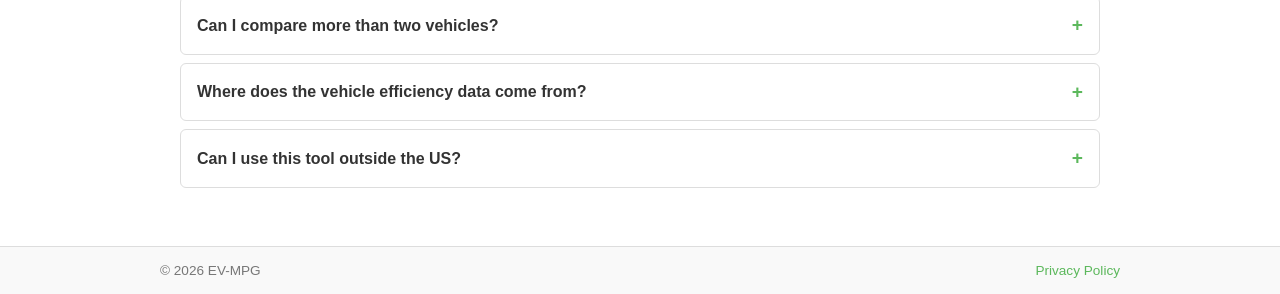
==== commit dde64ffd: "Rename "Use My Location" button to "Fetch Local Prices" https://claude.ai/code/session_01EDbDPhQDMWS" ====
--- a/index.html
+++ b/index.html
@@ -134,7 +134,7 @@
                 </div>
             </div>
 
-            <button id="autofillPricesBtn" onclick="autofillFuelPrices()">Use My Location</button>
+            <button id="autofillPricesBtn" onclick="autofillFuelPrices()">Fetch Local Prices</button>
         </div>
 
         <!-- Usage Box (right) -->
@@ -257,7 +257,7 @@
             <div class="modal-card">
                 <p class="modal-message">Fuel prices are needed to add a vehicle.<br>How would you like to set them?</p>
                 <div class="modal-buttons">
-                    <button id="modalAutofillBtn" class="modal-btn modal-btn-primary">Use My Location</button>
+                    <button id="modalAutofillBtn" class="modal-btn modal-btn-primary">Fetch Local Prices</button>
                     <button id="modalManualBtn" class="modal-btn modal-btn-secondary">Enter Manually</button>
                 </div>
             </div>
@@ -276,7 +276,7 @@
                 <p>EV-MPG is a free fuel cost calculator that lets you compare gas and electric vehicles side by side. Enter any combination of vehicles, set your local fuel prices, and adjust your driving habits to see a personalized long-term cost projection.</p>
                 <ol class="how-it-works-steps">
                     <li><strong>Add vehicles</strong> — search by year, make, and model, or enter efficiency manually.</li>
-                    <li><strong>Set fuel prices</strong> — tap "Use My Location" to auto-fill local prices, or enter them yourself.</li>
+                    <li><strong>Set fuel prices</strong> — tap "Fetch Local Prices" to auto-fill local prices, or enter them yourself.</li>
                     <li><strong>Adjust your driving habits</strong> — set your miles per year, ownership period, city/highway mix, and EV charging mix.</li>
                     <li><strong>Compare</strong> — the chart updates in real time showing cumulative fuel cost over your ownership period.</li>
                 </ol>
